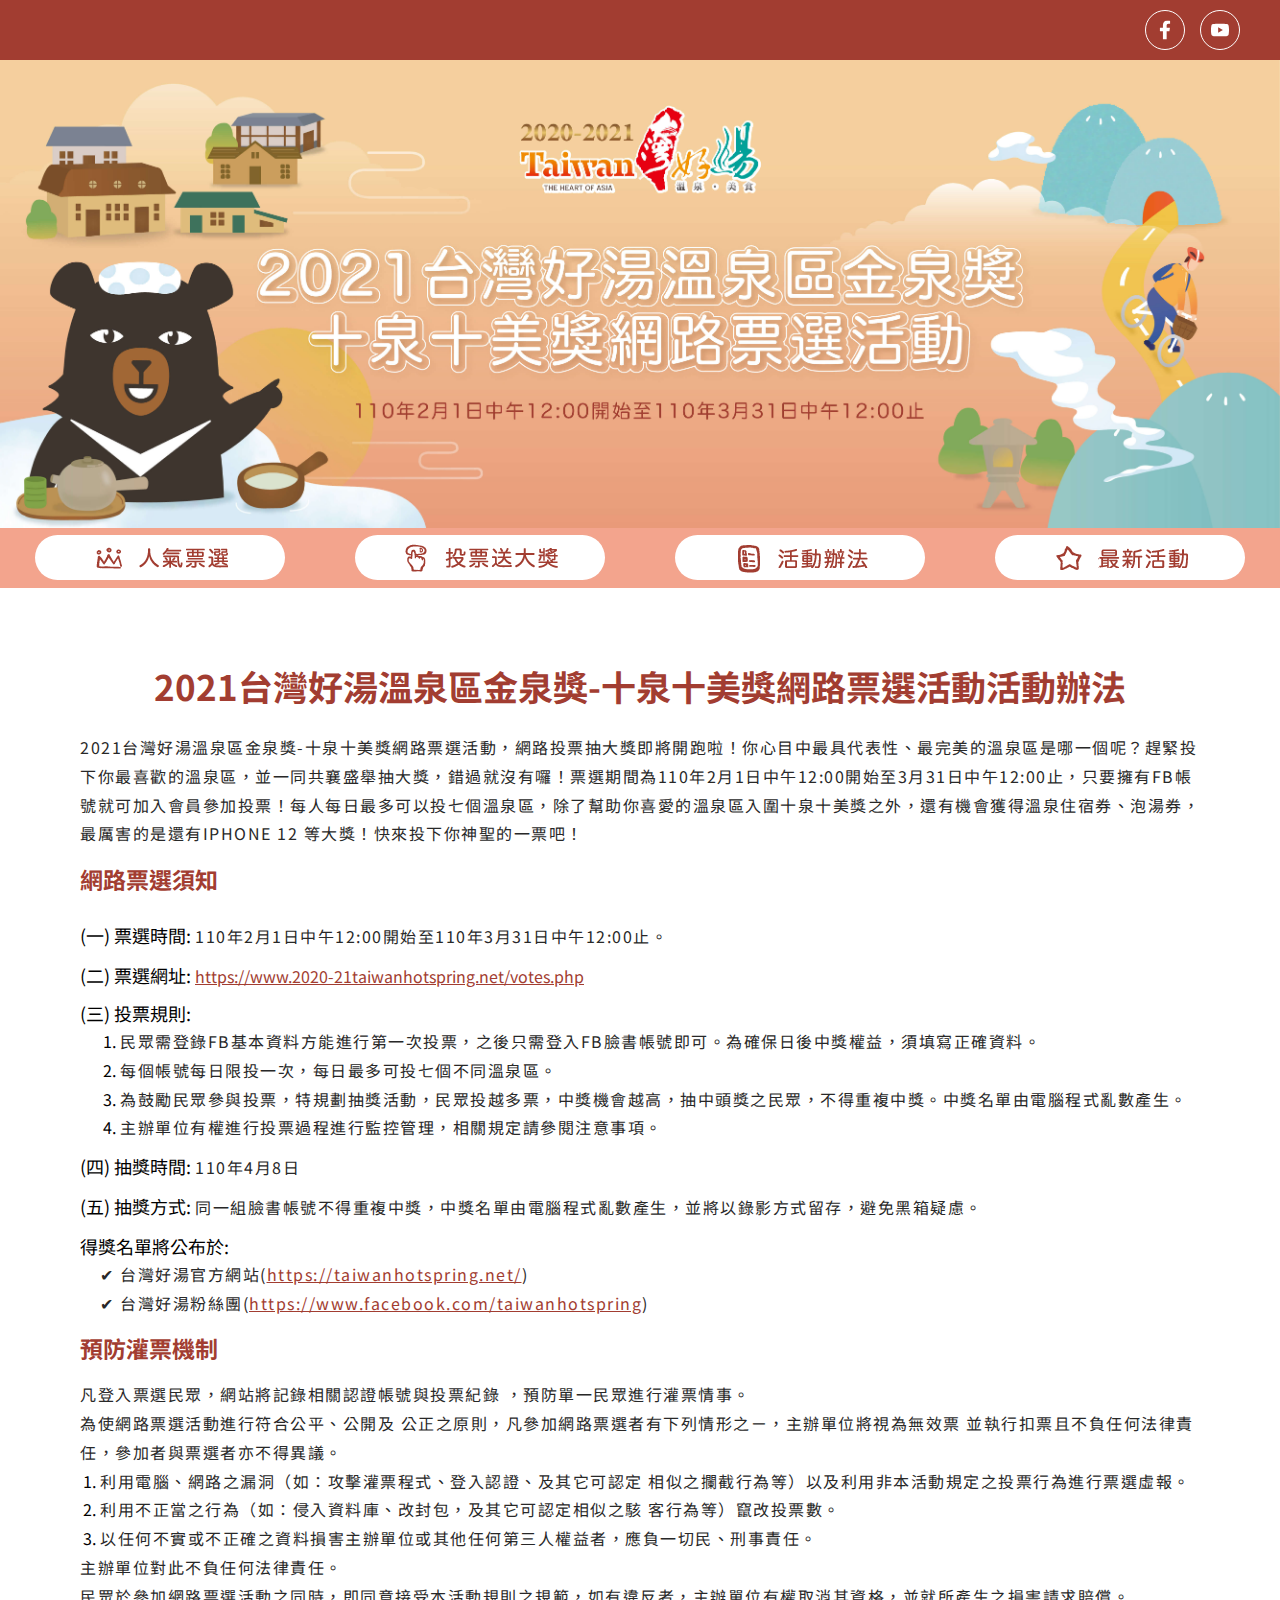
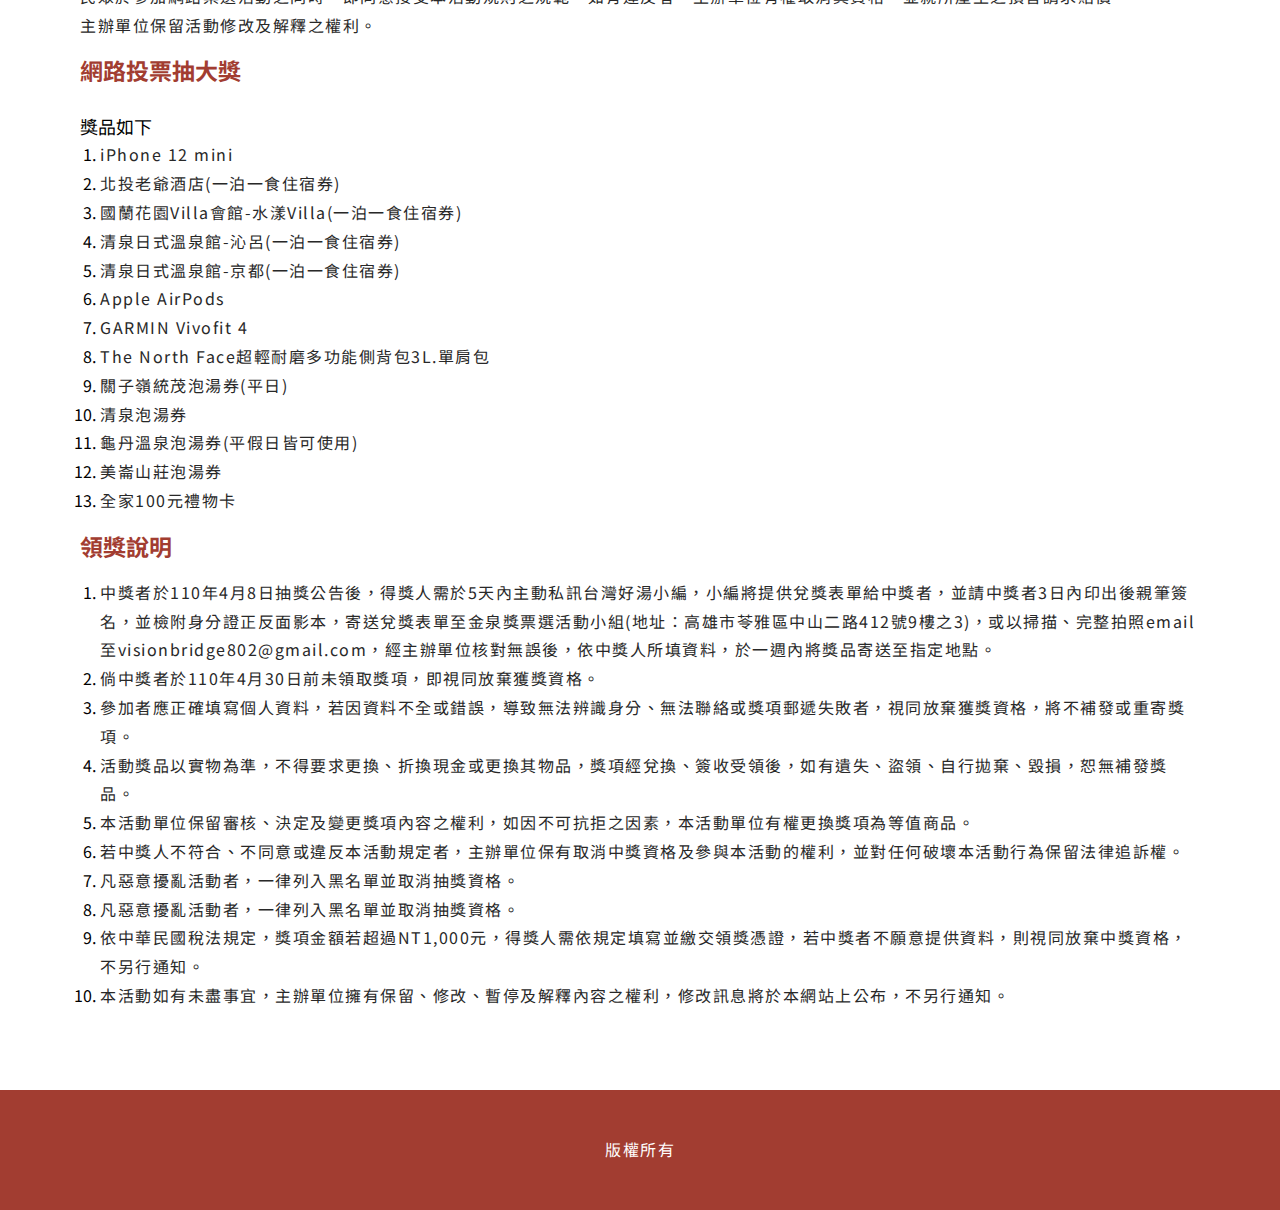
==== activity.html @ cda74f2a "[Doing]-抽獎頁面" ====
<!DOCTYPE html>
<html lang="zh-Hant">
<head>
    <meta charset="UTF-8">
    <meta name="viewport" content="width=device-width, initial-scale=1.0">
    <title>2020-21台灣好湯票選活動</title>
</head>
<link href="https://fonts.googleapis.com/css2?family=Noto+Sans+TC:wght@300;500;700;900&display=swap" rel="stylesheet">
<link rel="stylesheet" href="style/OverlayScrollbars.min.css">
<link rel="stylesheet" href="style/style.css">
<link rel="stylesheet" href="style/content.css">
<script src="js/jquery-3.5.1.min.js"></script>
<script src="js/jquery.overlayScrollbars.min.js"></script>
<script src="js/main.js"></script>
<body>
    <header class="main-header">
        <a href="https://www.facebook.com/taiwanhotspring" class="main-header-link">
            <svg aria-hidden="true" focusable="false" data-prefix="fab" data-icon="facebook-f" class="svg-inline--fa fa-facebook-f fa-w-10" role="img" xmlns="http://www.w3.org/2000/svg" viewBox="0 0 320 512"><path fill="currentColor" d="M279.14 288l14.22-92.66h-88.91v-60.13c0-25.35 12.42-50.06 52.24-50.06h40.42V6.26S260.43 0 225.36 0c-73.22 0-121.08 44.38-121.08 124.72v70.62H22.89V288h81.39v224h100.17V288z"></path></svg>
        </a>
        <a href="https://www.youtube.com/channel/UCVC38UpEVLgYxMAyqg_rhHw" class="main-header-link">
            <svg aria-hidden="true" focusable="false" data-prefix="fab" data-icon="youtube" class="svg-inline--fa fa-youtube fa-w-18" role="img" xmlns="http://www.w3.org/2000/svg" viewBox="0 0 576 512"><path fill="currentColor" d="M549.655 124.083c-6.281-23.65-24.787-42.276-48.284-48.597C458.781 64 288 64 288 64S117.22 64 74.629 75.486c-23.497 6.322-42.003 24.947-48.284 48.597-11.412 42.867-11.412 132.305-11.412 132.305s0 89.438 11.412 132.305c6.281 23.65 24.787 41.5 48.284 47.821C117.22 448 288 448 288 448s170.78 0 213.371-11.486c23.497-6.321 42.003-24.171 48.284-47.821 11.412-42.867 11.412-132.305 11.412-132.305s0-89.438-11.412-132.305zm-317.51 213.508V175.185l142.739 81.205-142.739 81.201z"></path></svg>
        </a>
    </header>
    <section class="main-banner">
        <img class="main-banner-img" src="./image/banner.jpg" alt="台灣好湯溫泉區金泉獎banner">
    </section>
    <nav class="main-nav">
        <ul class="main-nav__list">
            <li class="main-nav__item">
                <a href="index.html" class="main-nav__link">
                    <i class="main-nav__icon main-nav__icon_vote"></i>
                    <i class="main-nav__icon-title main-nav__icon-title_vote"></i>
                </a>
            </li>
            <li class="main-nav__item">
                <a href="prize.html" class="main-nav__link">
                    <i class="main-nav__icon main-nav__icon_prize"></i>
                    <i class="main-nav__icon-title main-nav__icon-title_prize"></i>
                </a>            
            </li>
            <li class="main-nav__item">
                <a href="activity.html" class="main-nav__link">
                    <i class="main-nav__icon main-nav__icon_activity"></i>
                    <i class="main-nav__icon-title main-nav__icon-title_activity"></i>
                </a>            
            </li>
            <li class="main-nav__item">
                <a href="https://taiwanhotspring.net/" class="main-nav__link">
                    <i class="main-nav__icon main-nav__icon_news"></i>
                    <i class="main-nav__icon-title main-nav__icon-title_news"></i>
                </a>            
            </li>
        </ul>
    </nav>
    <main>
        <article class="content-main">
            <h2 class="content-title">2021台灣好湯溫泉區金泉獎-十泉十美獎網路票選活動活動辦法</h2>
            <section class="content-box">
                <p class="content-text">2021台灣好湯溫泉區金泉獎-十泉十美獎網路票選活動，網路投票抽大獎即將開跑啦！你心目中最具代表性、最完美的溫泉區是哪一個呢？趕緊投下你最喜歡的溫泉區，並一同共襄盛舉抽大獎，錯過就沒有囉！票選期間為110年2月1日中午12:00開始至3月31日中午12:00止，只要擁有FB帳號就可加入會員參加投票！每人每日最多可以投七個溫泉區，除了幫助你喜愛的溫泉區入圍十泉十美獎之外，還有機會獲得溫泉住宿券、泡湯券，最厲害的是還有IPHONE 12 等大獎！快來投下你神聖的一票吧！</p>
                <h3 class="content-small-title">網路票選須知</h3>
                <h4 class="content-tag text-inline">(一) 票選時間:</h4>
                <p class="text-inline">110年2月1日中午12:00開始至110年3月31日中午12:00止。</p>
                <br>
                <h4 class="content-tag text-inline">(二) 票選網址:</h4>
                <a class="text-inline content-link" href="#">https://www.2020-21taiwanhotspring.net/votes.php</a>
                <h4 class="content-tag">(三) 投票規則:</h4>
                <ul class="content-list content-list_reduce">
                    <li>
                        <p>民眾需登錄FB基本資料方能進行第一次投票，之後只需登入FB臉書帳號即可。為確保日後中獎權益，須填寫正確資料。</p>
                    </li>
                    <li>
                        <p>每個帳號每日限投一次，每日最多可投七個不同溫泉區。</p>
                    </li>
                    <li>
                        <p>為鼓勵民眾參與投票，特規劃抽獎活動，民眾投越多票，中獎機會越高，抽中頭獎之民眾，不得重複中獎。中獎名單由電腦程式亂數產生。</p>
                    </li>   
                    <li>
                        <p>主辦單位有權進行投票過程進行監控管理，相關規定請參閱注意事項。</p>
                    </li>              
                </ul>
                <h4 class="content-tag text-inline">(四) 抽獎時間:</h4>
                <p class="text-inline">110年4月8日</p>
                <br>
                <h4 class="content-tag text-inline">(五) 抽獎方式:</h4>
                <p class="text-inline">同一組臉書帳號不得重複中獎，中獎名單由電腦程式亂數產生，並將以錄影方式留存，避免黑箱疑慮。</p>   
                <h4 class="content-tag">得獎名單將公布於:</h4>
                <p>
                    ✔ 台灣好湯官方網站(<a class="content-link" href="#">https://taiwanhotspring.net/</a>)
                    <br>
                    ✔ 台灣好湯粉絲團(<a class="content-link" href="#">https://www.facebook.com/taiwanhotspring</a>)
                </p>
                <h3 class="content-small-title">預防灌票機制</h3>
                <p class="content-text">
                    凡登入票選民眾，網站將記錄相關認證帳號與投票紀錄 ，預防單一民眾進行灌票情事。
                    <br>
                    為使網路票選活動進行符合公平、公開及 公正之原則，凡參加網路票選者有下列情形之ㄧ，主辦單位將視為無效票 並執行扣票且不負任何法律責任，參加者與票選者亦不得異議。
                    <br>
                </p>
                <ul class="content-list">
                    <li>
                        <p>利用電腦、網路之漏洞（如：攻擊灌票程式、登入認證、及其它可認定 相似之攔截行為等）以及利用非本活動規定之投票行為進行票選虛報。</p>
                    </li>
                    <li>
                        <p>利用不正當之行為（如：侵入資料庫、改封包，及其它可認定相似之駭 客行為等）竄改投票數。</p>
                    </li>
                    <li>
                        <p>以任何不實或不正確之資料損害主辦單位或其他任何第三人權益者，應負一切民、刑事責任。</p>
                    </li>                
                </ul>
                <p class="content-text">
                    主辦單位對此不負任何法律責任。
                    <br>
                    民眾於參加網路票選活動之同時，即同意接受本活動規則之規範，如有違反者，主辦單位有權取消其資格，並就所產生之損害請求賠償。
                    <br>
                    主辦單位保留活動修改及解釋之權利。
                </p>
                <h3 class="content-small-title">網路投票抽大獎</h3>
                <h4 class="content-tag text-inline">獎品如下</h4>
                <ul class="content-list">
                    <li>
                        <p class="content-text">iPhone 12 mini</p>
                    </li> 
                    <li>
                        <p class="content-text">北投老爺酒店(一泊一食住宿券)</p>
                    </li>
                    <li>
                        <p class="content-text">國蘭花園Villa會館-水漾Villa(一泊一食住宿券)</p>
                    </li>
                    <li>
                        <p class="content-text">清泉日式溫泉館-沁呂(一泊一食住宿券)</p>
                    </li>
                    <li>
                        <p class="content-text">清泉日式溫泉館-京都(一泊一食住宿券)</p>
                    </li>
                    <li>
                        <p class="content-text">Apple AirPods</p>
                    </li>
                    <li>
                        <p class="content-text">GARMIN Vivofit 4</p>
                    </li>
                    <li>
                        <p class="content-text">The North Face超輕耐磨多功能側背包3L.單肩包</p>
                    </li>
                    <li>
                        <p class="content-text">關子嶺統茂泡湯券(平日)</p>
                    </li>
                    <li>
                        <p class="content-text">清泉泡湯券</p>
                    </li>               
                    <li>
                        <p class="content-text">龜丹溫泉泡湯券(平假日皆可使用)</p>
                    </li>    
                    <li>
                        <p class="content-text">美崙山莊泡湯券</p>
                    </li>    
                    <li>
                        <p class="content-text">全家100元禮物卡</p>
                    </li>    
                </ul>
                <h3 class="content-small-title">領獎說明</h3>
                <ul class="content-list">
                    <li>
                        <p class="content-text">中獎者於110年4月8日抽獎公告後，得獎人需於5天內主動私訊台灣好湯小編，小編將提供兌獎表單給中獎者，並請中獎者3日內印出後親筆簽名，並檢附身分證正反面影本，寄送兌獎表單至金泉獎票選活動小組(地址：高雄市苓雅區中山二路412號9樓之3)，或以掃描、完整拍照email至visionbridge802@gmail.com，經主辦單位核對無誤後，依中獎人所填資料，於一週內將獎品寄送至指定地點。</p>
                    </li> 
                    <li>
                        <p class="content-text">倘中獎者於110年4月30日前未領取獎項，即視同放棄獲獎資格。</p>
                    </li>
                    <li>
                        <p class="content-text">參加者應正確填寫個人資料，若因資料不全或錯誤，導致無法辨識身分、無法聯絡或獎項郵遞失敗者，視同放棄獲獎資格，將不補發或重寄獎項。</p>
                    </li>
                    <li>
                        <p class="content-text">活動獎品以實物為準，不得要求更換、折換現金或更換其物品，獎項經兌換、簽收受領後，如有遺失、盜領、自行拋棄、毀損，恕無補發獎品。</p>
                    </li>
                    <li>
                        <p class="content-text">本活動單位保留審核、決定及變更獎項內容之權利，如因不可抗拒之因素，本活動單位有權更換獎項為等值商品。</p>
                    </li>
                    <li>
                        <p class="content-text">若中獎人不符合、不同意或違反本活動規定者，主辦單位保有取消中獎資格及參與本活動的權利，並對任何破壞本活動行為保留法律追訴權。</p>
                    </li>
                    <li>
                        <p class="content-text">凡惡意擾亂活動者，一律列入黑名單並取消抽獎資格。</p>
                    </li>
                    <li>
                        <p class="content-text">凡惡意擾亂活動者，一律列入黑名單並取消抽獎資格。</p>
                    </li>
                    <li>
                        <p class="content-text">依中華民國稅法規定，獎項金額若超過NT1,000元，得獎人需依規定填寫並繳交領獎憑證，若中獎者不願意提供資料，則視同放棄中獎資格，不另行通知。</p>
                    </li>
                    <li>
                        <p class="content-text">本活動如有未盡事宜，主辦單位擁有保留、修改、暫停及解釋內容之權利，修改訊息將於本網站上公布，不另行通知。</p>
                    </li>               
                </ul>
            </section>
        </article>
    </main>
    <footer class="main-footer">
        <p class="main-footer__text">版權所有</p>
    </footer>
    <div class="scroll-top">
        <svg>
            <polyline points="12,30 25,20 38,30"/>
            <path d="M12,12 L38,12 M25,20 L25,40" />
        </svg>
    </div></body>
</html>
---- style/OverlayScrollbars.min.css ----
/*!
 * OverlayScrollbars
 * https://github.com/KingSora/OverlayScrollbars
 *
 * Version: 1.13.0
 *
 * Copyright KingSora | Rene Haas.
 * https://github.com/KingSora
 *
 * Released under the MIT license.
 * Date: 02.08.2020
 */
html.os-html,html.os-html>.os-host{display:block;overflow:hidden;box-sizing:border-box;height:100%!important;width:100%!important;min-width:100%!important;min-height:100%!important;margin:0!important;position:absolute!important}html.os-html>.os-host>.os-padding{position:absolute}body.os-dragging,body.os-dragging *{cursor:default}.os-host,.os-host-textarea{position:relative;overflow:visible!important;-webkit-box-orient:vertical;-webkit-box-direction:normal;-ms-flex-direction:column;flex-direction:column;-ms-flex-wrap:nowrap;flex-wrap:nowrap;-webkit-box-pack:start;-ms-flex-pack:start;justify-content:flex-start;-ms-flex-line-pack:start;align-content:flex-start;-webkit-box-align:start;-ms-flex-align:start;-ms-grid-row-align:flex-start;align-items:flex-start}.os-host-flexbox{overflow:hidden!important;display:-webkit-box;display:-ms-flexbox;display:flex}.os-host-flexbox>.os-size-auto-observer{height:inherit!important}.os-host-flexbox>.os-content-glue{-webkit-box-flex:1;-ms-flex-positive:1;flex-grow:1;-ms-flex-negative:0;flex-shrink:0}.os-host-flexbox>.os-size-auto-observer,.os-host-flexbox>.os-content-glue{min-height:0;min-width:0;-webkit-box-flex:0;-ms-flex-positive:0;flex-grow:0;-ms-flex-negative:1;flex-shrink:1;-ms-flex-preferred-size:auto;flex-basis:auto}#os-dummy-scrollbar-size{position:fixed;opacity:0;-ms-filter:'progid:DXImageTransform.Microsoft.Alpha(Opacity=0)';visibility:hidden;overflow:scroll;height:500px;width:500px}#os-dummy-scrollbar-size>div{width:200%;height:200%;margin:10px 0}#os-dummy-scrollbar-size:before,#os-dummy-scrollbar-size:after,.os-content:before,.os-content:after{content:'';display:table;width:.01px;height:.01px;line-height:0;font-size:0;flex-grow:0;flex-shrink:0;visibility:hidden}#os-dummy-scrollbar-size,.os-viewport{-ms-overflow-style:scrollbar!important}.os-viewport-native-scrollbars-invisible#os-dummy-scrollbar-size,.os-viewport-native-scrollbars-invisible.os-viewport{scrollbar-width:none!important}.os-viewport-native-scrollbars-invisible#os-dummy-scrollbar-size::-webkit-scrollbar,.os-viewport-native-scrollbars-invisible.os-viewport::-webkit-scrollbar,.os-viewport-native-scrollbars-invisible#os-dummy-scrollbar-size::-webkit-scrollbar-corner,.os-viewport-native-scrollbars-invisible.os-viewport::-webkit-scrollbar-corner{display:none!important;width:0!important;height:0!important;visibility:hidden!important;background:0 0!important}.os-content-glue{box-sizing:inherit;max-height:100%;max-width:100%;width:100%;pointer-events:none}.os-padding{box-sizing:inherit;direction:inherit;position:absolute;overflow:visible;padding:0;margin:0;left:0;top:0;bottom:0;right:0;width:auto!important;height:auto!important;z-index:0}.os-host-overflow>.os-padding{overflow:hidden}.os-viewport{direction:inherit!important;box-sizing:inherit!important;resize:none!important;outline:0!important;position:absolute;overflow:hidden;top:0;left:0;bottom:0;right:0;padding:0;margin:0;-webkit-overflow-scrolling:touch}.os-content-arrange{position:absolute;z-index:-1;min-height:1px;min-width:1px;pointer-events:none}.os-content{direction:inherit;box-sizing:border-box!important;position:relative;display:block;height:100%;width:100%;height:100%;width:100%;visibility:visible}.os-content>.os-textarea{box-sizing:border-box!important;direction:inherit!important;background:0 0!important;outline:0 transparent!important;overflow:hidden!important;position:absolute!important;display:block!important;top:0!important;left:0!important;margin:0!important;border-radius:0!important;float:none!important;-webkit-filter:none!important;filter:none!important;border:0!important;resize:none!important;-webkit-transform:none!important;transform:none!important;max-width:none!important;max-height:none!important;box-shadow:none!important;-webkit-perspective:none!important;perspective:none!important;opacity:1!important;z-index:1!important;clip:auto!important;vertical-align:baseline!important;padding:0}.os-host-rtl>.os-padding>.os-viewport>.os-content>.os-textarea{right:0!important}.os-content>.os-textarea-cover{z-index:-1;pointer-events:none}.os-content>.os-textarea[wrap=off]{white-space:pre!important;margin:0!important}.os-text-inherit{font-family:inherit;font-size:inherit;font-weight:inherit;font-style:inherit;font-variant:inherit;text-transform:inherit;text-decoration:inherit;text-indent:inherit;text-align:inherit;text-shadow:inherit;text-overflow:inherit;letter-spacing:inherit;word-spacing:inherit;line-height:inherit;unicode-bidi:inherit;direction:inherit;color:inherit;cursor:text}.os-resize-observer,.os-resize-observer-host{box-sizing:inherit;display:block;visibility:hidden;position:absolute;top:0;left:0;height:100%;width:100%;overflow:hidden;pointer-events:none;z-index:-1}.os-resize-observer-host{padding:inherit;border:inherit;border-color:transparent;border-style:solid;box-sizing:border-box}.os-resize-observer-host.observed{display:flex;flex-direction:column;justify-content:flex-start;align-items:flex-start}.os-resize-observer-host>.os-resize-observer,.os-resize-observer-host.observed>.os-resize-observer{height:200%;width:200%;padding:inherit;border:inherit;margin:0;display:block;box-sizing:content-box}.os-resize-observer-host.observed>.os-resize-observer,.os-resize-observer-host.observed>.os-resize-observer:before{display:flex;position:relative;flex-grow:1;flex-shrink:0;flex-basis:auto;box-sizing:border-box}.os-resize-observer-host.observed>.os-resize-observer:before{content:'';box-sizing:content-box;padding:inherit;border:inherit;margin:0}.os-size-auto-observer{box-sizing:inherit!important;height:100%;width:inherit;max-width:1px;position:relative;float:left;max-height:1px;overflow:hidden;z-index:-1;padding:0;margin:0;pointer-events:none;-webkit-box-flex:inherit;-ms-flex-positive:inherit;flex-grow:inherit;-ms-flex-negative:0;flex-shrink:0;-ms-flex-preferred-size:0;flex-basis:0}.os-size-auto-observer>.os-resize-observer{width:1000%;height:1000%;min-height:1px;min-width:1px}.os-resize-observer-item{position:absolute;top:0;right:0;bottom:0;left:0;overflow:hidden;z-index:-1;opacity:0;direction:ltr!important;-webkit-box-flex:0!important;-ms-flex:none!important;flex:none!important}.os-resize-observer-item-final{position:absolute;left:0;top:0;-webkit-transition:none!important;transition:none!important;-webkit-box-flex:0!important;-ms-flex:none!important;flex:none!important}.os-resize-observer{-webkit-animation-duration:.001s;animation-duration:.001s;-webkit-animation-name:os-resize-observer-dummy-animation;animation-name:os-resize-observer-dummy-animation}object.os-resize-observer{box-sizing:border-box!important}@-webkit-keyframes os-resize-observer-dummy-animation{0%{z-index:0}to{z-index:-1}}@keyframes os-resize-observer-dummy-animation{0%{z-index:0}to{z-index:-1}}.os-host-transition>.os-scrollbar,.os-host-transition>.os-scrollbar-corner{-webkit-transition:opacity .3s,visibility .3s,top .3s,right .3s,bottom .3s,left .3s;transition:opacity .3s,visibility .3s,top .3s,right .3s,bottom .3s,left .3s}html.os-html>.os-host>.os-scrollbar{position:absolute;z-index:999999}.os-scrollbar,.os-scrollbar-corner{position:absolute;opacity:1;-ms-filter:'progid:DXImageTransform.Microsoft.Alpha(Opacity=100)';z-index:1}.os-scrollbar-corner{bottom:0;right:0}.os-scrollbar{pointer-events:none}.os-scrollbar-track{pointer-events:auto;position:relative;height:100%;width:100%;padding:0!important;border:0!important}.os-scrollbar-handle{pointer-events:auto;position:absolute;width:100%;height:100%}.os-scrollbar-handle-off,.os-scrollbar-track-off{pointer-events:none}.os-scrollbar.os-scrollbar-unusable,.os-scrollbar.os-scrollbar-unusable *{pointer-events:none!important}.os-scrollbar.os-scrollbar-unusable .os-scrollbar-handle{opacity:0!important}.os-scrollbar-horizontal{bottom:0;left:0}.os-scrollbar-vertical{top:0;right:0}.os-host-rtl>.os-scrollbar-horizontal{right:0}.os-host-rtl>.os-scrollbar-vertical{right:auto;left:0}.os-host-rtl>.os-scrollbar-corner{right:auto;left:0}.os-scrollbar-auto-hidden,.os-padding+.os-scrollbar-corner,.os-host-resize-disabled.os-host-scrollbar-horizontal-hidden>.os-scrollbar-corner,.os-host-scrollbar-horizontal-hidden>.os-scrollbar-horizontal,.os-host-resize-disabled.os-host-scrollbar-vertical-hidden>.os-scrollbar-corner,.os-host-scrollbar-vertical-hidden>.os-scrollbar-vertical,.os-scrollbar-horizontal.os-scrollbar-auto-hidden+.os-scrollbar-vertical+.os-scrollbar-corner,.os-scrollbar-horizontal+.os-scrollbar-vertical.os-scrollbar-auto-hidden+.os-scrollbar-corner,.os-scrollbar-horizontal.os-scrollbar-auto-hidden+.os-scrollbar-vertical.os-scrollbar-auto-hidden+.os-scrollbar-corner{opacity:0;visibility:hidden;pointer-events:none}.os-scrollbar-corner-resize-both{cursor:nwse-resize}.os-host-rtl>.os-scrollbar-corner-resize-both{cursor:nesw-resize}.os-scrollbar-corner-resize-horizontal{cursor:ew-resize}.os-scrollbar-corner-resize-vertical{cursor:ns-resize}.os-dragging .os-scrollbar-corner.os-scrollbar-corner-resize{cursor:default}.os-host-resize-disabled.os-host-scrollbar-horizontal-hidden>.os-scrollbar-vertical{top:0;bottom:0}.os-host-resize-disabled.os-host-scrollbar-vertical-hidden>.os-scrollbar-horizontal,.os-host-rtl.os-host-resize-disabled.os-host-scrollbar-vertical-hidden>.os-scrollbar-horizontal{right:0;left:0}.os-scrollbar:hover,.os-scrollbar-corner.os-scrollbar-corner-resize{opacity:1!important;visibility:visible!important}.os-scrollbar-corner.os-scrollbar-corner-resize{background-image:url([data-uri]);background-repeat:no-repeat;background-position:100% 100%;pointer-events:auto!important}.os-host-rtl>.os-scrollbar-corner.os-scrollbar-corner-resize{-webkit-transform:scale(-1,1);transform:scale(-1,1)}.os-host-overflow{overflow:hidden!important}.os-theme-none>.os-scrollbar-horizontal,.os-theme-none>.os-scrollbar-vertical,.os-theme-none>.os-scrollbar-corner{display:none!important}.os-theme-none>.os-scrollbar-corner-resize{display:block!important;min-width:10px;min-height:10px}.os-theme-dark>.os-scrollbar-horizontal,.os-theme-light>.os-scrollbar-horizontal{right:10px;height:10px}.os-theme-dark>.os-scrollbar-vertical,.os-theme-light>.os-scrollbar-vertical{bottom:10px;width:10px}.os-theme-dark.os-host-rtl>.os-scrollbar-horizontal,.os-theme-light.os-host-rtl>.os-scrollbar-horizontal{left:10px;right:0}.os-theme-dark>.os-scrollbar-corner,.os-theme-light>.os-scrollbar-corner{height:10px;width:10px}.os-theme-dark>.os-scrollbar-corner,.os-theme-light>.os-scrollbar-corner{background-color:transparent}.os-theme-dark>.os-scrollbar,.os-theme-light>.os-scrollbar{padding:2px;box-sizing:border-box;background:0 0}.os-theme-dark>.os-scrollbar.os-scrollbar-unusable,.os-theme-light>.os-scrollbar.os-scrollbar-unusable{background:0 0}.os-theme-dark>.os-scrollbar>.os-scrollbar-track,.os-theme-light>.os-scrollbar>.os-scrollbar-track{background:0 0}.os-theme-dark>.os-scrollbar-horizontal>.os-scrollbar-track>.os-scrollbar-handle,.os-theme-light>.os-scrollbar-horizontal>.os-scrollbar-track>.os-scrollbar-handle{min-width:30px}.os-theme-dark>.os-scrollbar-vertical>.os-scrollbar-track>.os-scrollbar-handle,.os-theme-light>.os-scrollbar-vertical>.os-scrollbar-track>.os-scrollbar-handle{min-height:30px}.os-theme-dark.os-host-transition>.os-scrollbar>.os-scrollbar-track>.os-scrollbar-handle,.os-theme-light.os-host-transition>.os-scrollbar>.os-scrollbar-track>.os-scrollbar-handle{-webkit-transition:background-color .3s;transition:background-color .3s}.os-theme-dark>.os-scrollbar>.os-scrollbar-track>.os-scrollbar-handle,.os-theme-light>.os-scrollbar>.os-scrollbar-track>.os-scrollbar-handle,.os-theme-dark>.os-scrollbar>.os-scrollbar-track,.os-theme-light>.os-scrollbar>.os-scrollbar-track{border-radius:10px}.os-theme-dark>.os-scrollbar>.os-scrollbar-track>.os-scrollbar-handle{background:rgba(0,0,0,.4)}.os-theme-light>.os-scrollbar>.os-scrollbar-track>.os-scrollbar-handle{background:rgba(255,255,255,.4)}.os-theme-dark>.os-scrollbar:hover>.os-scrollbar-track>.os-scrollbar-handle{background:rgba(0,0,0,.55)}.os-theme-light>.os-scrollbar:hover>.os-scrollbar-track>.os-scrollbar-handle{background:rgba(255,255,255,.55)}.os-theme-dark>.os-scrollbar>.os-scrollbar-track>.os-scrollbar-handle.active{background:rgba(0,0,0,.7)}.os-theme-light>.os-scrollbar>.os-scrollbar-track>.os-scrollbar-handle.active{background:rgba(255,255,255,.7)}.os-theme-dark>.os-scrollbar-horizontal .os-scrollbar-handle:before,.os-theme-dark>.os-scrollbar-vertical .os-scrollbar-handle:before,.os-theme-light>.os-scrollbar-horizontal .os-scrollbar-handle:before,.os-theme-light>.os-scrollbar-vertical .os-scrollbar-handle:before{content:'';position:absolute;left:0;right:0;top:0;bottom:0;display:block}.os-theme-dark.os-host-scrollbar-horizontal-hidden>.os-scrollbar-horizontal .os-scrollbar-handle:before,.os-theme-dark.os-host-scrollbar-vertical-hidden>.os-scrollbar-vertical .os-scrollbar-handle:before,.os-theme-light.os-host-scrollbar-horizontal-hidden>.os-scrollbar-horizontal .os-scrollbar-handle:before,.os-theme-light.os-host-scrollbar-vertical-hidden>.os-scrollbar-vertical .os-scrollbar-handle:before{display:none}.os-theme-dark>.os-scrollbar-horizontal .os-scrollbar-handle:before,.os-theme-light>.os-scrollbar-horizontal .os-scrollbar-handle:before{top:-6px;bottom:-2px}.os-theme-dark>.os-scrollbar-vertical .os-scrollbar-handle:before,.os-theme-light>.os-scrollbar-vertical .os-scrollbar-handle:before{left:-6px;right:-2px}.os-host-rtl.os-theme-dark>.os-scrollbar-vertical .os-scrollbar-handle:before,.os-host-rtl.os-theme-light>.os-scrollbar-vertical .os-scrollbar-handle:before{right:-6px;left:-2px}
---- style/style.css ----
html, body, div, span, iframe,h1, h2, h3,
h4, h5, h6, p, a, i, ul, li,article, aside,
footer, header, nav, section {
	margin: 0;
	padding: 0;
	border: 0;
	font-size: 100%;
	font: inherit;
	vertical-align: baseline;
}
article, aside, details, footer, header,
menu, nav, section {
	display: block;
}
body {
    line-height: 1;
    position: relative;
}
ol, ul {
	list-style: none;
}
table {
	border-collapse: collapse;
	border-spacing: 0;
}
p, h1, h2, h3, h4, a, li {
    font-family: 'Noto Sans TC', sans-serif;
}

.main-header {
    width: 100%;
    background-color: #A23D31;
    height: 60px;
    padding-right: 40px;
    box-sizing: border-box;
    display: flex;
    align-items: center;
    justify-content: flex-end;
}

.main-header-link {
    display: block;
    width: 38px;
    height: 38px;
    border-radius: 50%;
    border: 1px solid #ffffff;
    position: relative;
    transition: all .3s;
}

.main-header-link:nth-child(1):hover {
    background-color: #3b5998;
    border-color: #3b5998;
}

.main-header-link:nth-child(2):hover {
    background-color: #ff0000;
    border-color: #ff0000;
}

.main-header-link > svg {
    position: absolute;
    top: 50%;
    left: 50%;
    transform: translate(-50%, -50%);
    width: 50%;
    height: 50%;
}

.main-header-link > svg > path {
    fill: #ffffff;
}


.main-header-link:nth-child(1) {
    margin-right: 15px;
}

.main-banner {
    width: 100%;
}

.main-banner-img {
    width: 100%;
    display: block;
}

.main-nav {
    width: 100%;
    height: 60px;
    background-color: #F3A48D;
    position: sticky;
    top: 0;
    z-index: 99;
}

.main-nav__list {
    width: 100%;
    height: 100%;
    display: flex;
    align-items: center;
    justify-content: space-between;
}

.main-nav__item {
    height: 45px;
    margin: 0 auto;
    min-width: 180px;
    width: 250px;
    padding: 0 10px;
}

.main-nav__item:hover .main-nav__icon {
    background-position-y: -30px;
}

.main-nav__item:hover .main-nav__icon-title {
    background-position-y: -20px;
}

.main-nav__link {
    display: block;
    width: 100%;
    height: 100%;
    display: flex;
    align-items: center;
    justify-content: center;
    color: #4b4b4b;
    text-decoration: none;
    font-size: 20px;
    font-weight: 900;
    background-color: #fff;
    border-radius: 30px;
}

.main-nav__link:hover {
    background-color: #A23D31;
}

.main-nav__icon {
    width: 30px;
    height: 30px;
    display: block;
    background-image: url(../image/icon.png);
    margin-right: 15px;
}

.main-nav__icon-title {
    width: 90px;
    height: 20px;
    display: block;
    background-image: url(../image/icon.png);
}

.main-nav__icon_vote {
    background-position: 0 0;
}

.main-nav__icon_prize {
    background-position: -30px 0;
}

.main-nav__icon_activity {
    background-position: -60px 0;
}

.main-nav__icon_news {
    background-position: -90px 0;
}

.main-nav__icon-title_vote {
    background-position: -120px -1px;
}

.main-nav__icon-title_prize {
    background-position: -211px -1px;
    width: 115px;
}

.main-nav__icon-title_activity {
    background-position: -326px 0;
}

.main-nav__icon-title_news {
    background-position: -415px 0;
}

.main-footer {
    width: 100%;
    height: 120px;
    background-color: #A23D31;
    display: flex;
    justify-content: center;
    align-items: center;
}

.main-footer__text {
    color: #fff;
}

.scroll-top {
    position: fixed;
    right: 50px;
    bottom: 50px;
    width: 50px;
    height: 50px;
    border-radius: 50%;
    background-color: #c8c8c8;
    opacity: .8;
    cursor: pointer;
}

.scroll-top:hover {
    opacity: 1;
}

.scroll-top > svg {
    width: 100%;
    height: 100%;
    stroke: #fff;
    stroke-width: 4px;
    fill: transparent;
    stroke-linejoin:round;
}

.main-nav .os-content {
    display: flex;
    align-items: center;
    height: 100% !important;
}

@media screen and (max-width: 768px) {
    .main-header {
        height: 40px;
        padding-right: 20px;
    }

    .main-header-link {
        width: 25px;
        height: 25px;
    }

    .scroll-top {
        right: 20px;
        bottom: 30px;
    }

    .main-nav {
        height: 50px;
    }

    .main-nav__item {
        transform: scale(0.7);
    }
}
---- style/content.css ----
p {
    color: #282828;
    line-height: 1.8;
    letter-spacing: 1.5px;
}

.content-main {
    padding: 80px;
    box-sizing: border-box;
}

.content-main_prize {
    padding: 80px 0;
    width: 70%;
    margin: 0 auto;
}

.content-main_prize .content-text {
    font-size: 20px;
}

.content-title {
    width: 100%;
    text-align: center;
    font-size: 35px;
    font-weight: 700;
    margin-bottom: 30px;
    color: #A23D31;
}

.content-title_prize {
    color: #ffffff;
    font-weight: 500;
    text-align: left;
}

.content-small-title {
    font-weight: 700;
    font-size: 23px;
    margin: 20px 0;
    color: #A23D31;
}

.content-tag {
    font-size: 18px;
    margin: 15px 0 5px 0;
}

.content-box > p {
    padding-left: 20px;
    box-sizing: border-box;
}

p.content-text {
    padding: 0;
}

.content-prize__box {
    display: flex;
    justify-content: center;
    margin-top: 10px;
}

.content-prize__img:nth-child(2) {
    margin: 0 10px;
}

.content-main .text-inline {
    display: inline-block;
    padding: 0;
}

.content-list {
    margin-left: 20px;
    list-style-type: decimal;
}

.content-list_reduce {
    margin-left: 40px;
}


.content-prize__top-img {
    max-width: 900px;
    width: 80%;
    align-self: flex-start;
}

.content-prize__img {
    max-width: 293px;
    width: 25.8%;
    height: auto;
    align-self: flex-start;
}

.content-link {
    word-wrap: break-word;
    color: #A23D31;
}

.main-prize {
    width: 90%;
    margin: 30px auto 0 auto;
    background-color: #F3A48D;
}

@media screen and (max-width: 992px) {
    .content-main__prize-img {
        padding: 16px;
    }

    .content-main_prize {
        padding: 40px 20px;        
        width: 100%;
        margin: 0;
    }

    .content-main_prize .content-text {
        font-size: 15px;
    }

    .content-main {
        padding: 40px 20px;
    }
    
}
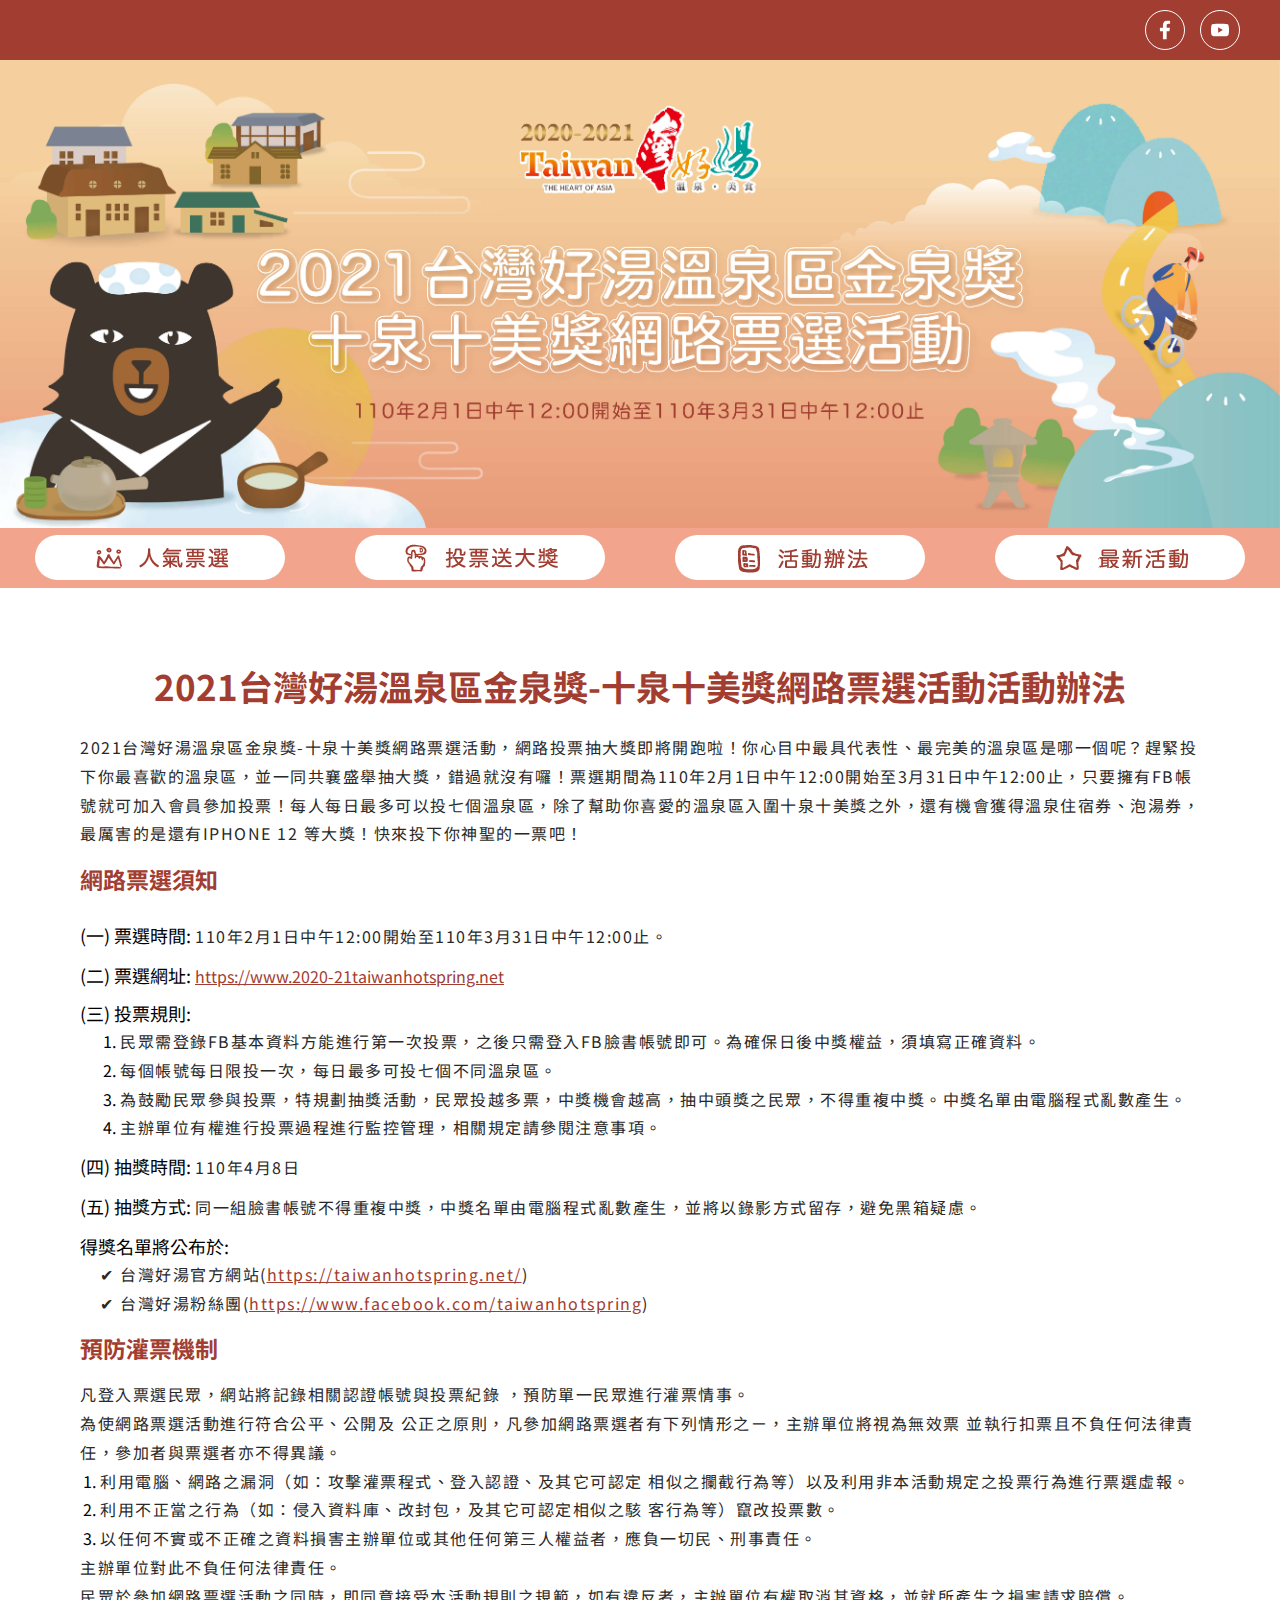
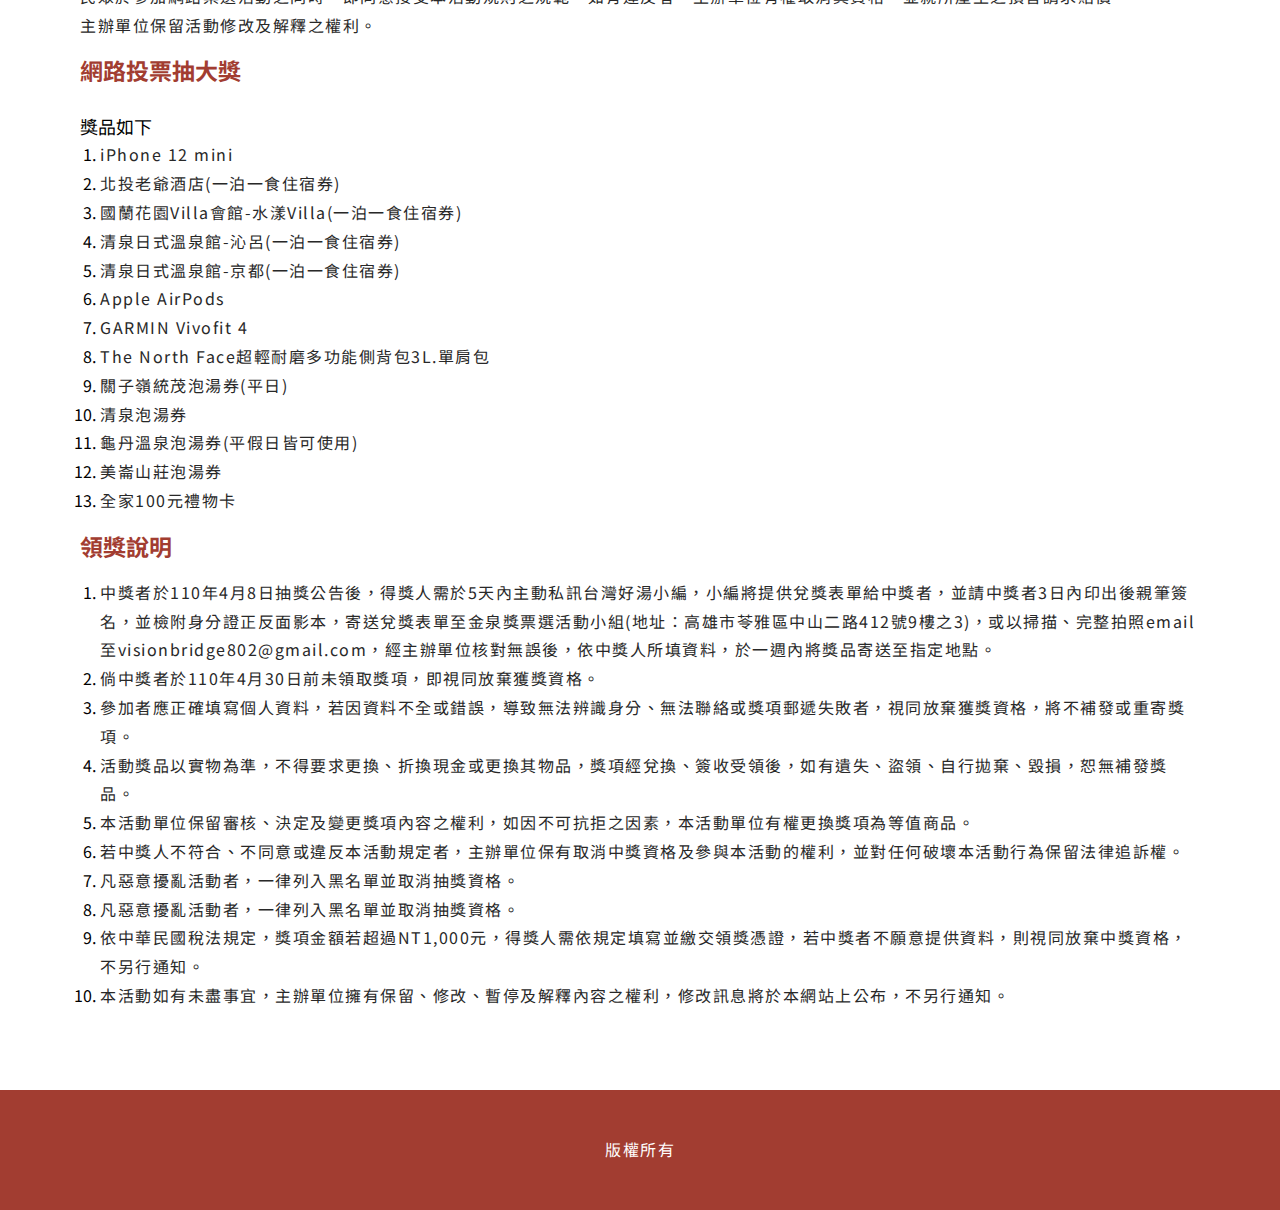
==== commit 1f653d53: "[Edit]-新增href" ====
--- a/activity.html
+++ b/activity.html
@@ -62,7 +62,7 @@
                 <p class="text-inline">110年2月1日中午12:00開始至110年3月31日中午12:00止。</p>
                 <br>
                 <h4 class="content-tag text-inline">(二) 票選網址:</h4>
-                <a class="text-inline content-link" href="#">https://www.2020-21taiwanhotspring.net/votes.php</a>
+                <a class="text-inline content-link" href="https://www.2020-21taiwanhotspring.net">https://www.2020-21taiwanhotspring.net</a>
                 <h4 class="content-tag">(三) 投票規則:</h4>
                 <ul class="content-list content-list_reduce">
                     <li>
@@ -85,9 +85,9 @@
                 <p class="text-inline">同一組臉書帳號不得重複中獎，中獎名單由電腦程式亂數產生，並將以錄影方式留存，避免黑箱疑慮。</p>   
                 <h4 class="content-tag">得獎名單將公布於:</h4>
                 <p>
-                    ✔ 台灣好湯官方網站(<a class="content-link" href="#">https://taiwanhotspring.net/</a>)
-                    <br>
-                    ✔ 台灣好湯粉絲團(<a class="content-link" href="#">https://www.facebook.com/taiwanhotspring</a>)
+                    ✔ 台灣好湯官方網站(<a class="content-link" href="https://taiwanhotspring.net/">https://taiwanhotspring.net/</a>)
+                    <br>
+                    ✔ 台灣好湯粉絲團(<a class="content-link" href="https://www.facebook.com/taiwanhotspring">https://www.facebook.com/taiwanhotspring</a>)
                 </p>
                 <h3 class="content-small-title">預防灌票機制</h3>
                 <p class="content-text">
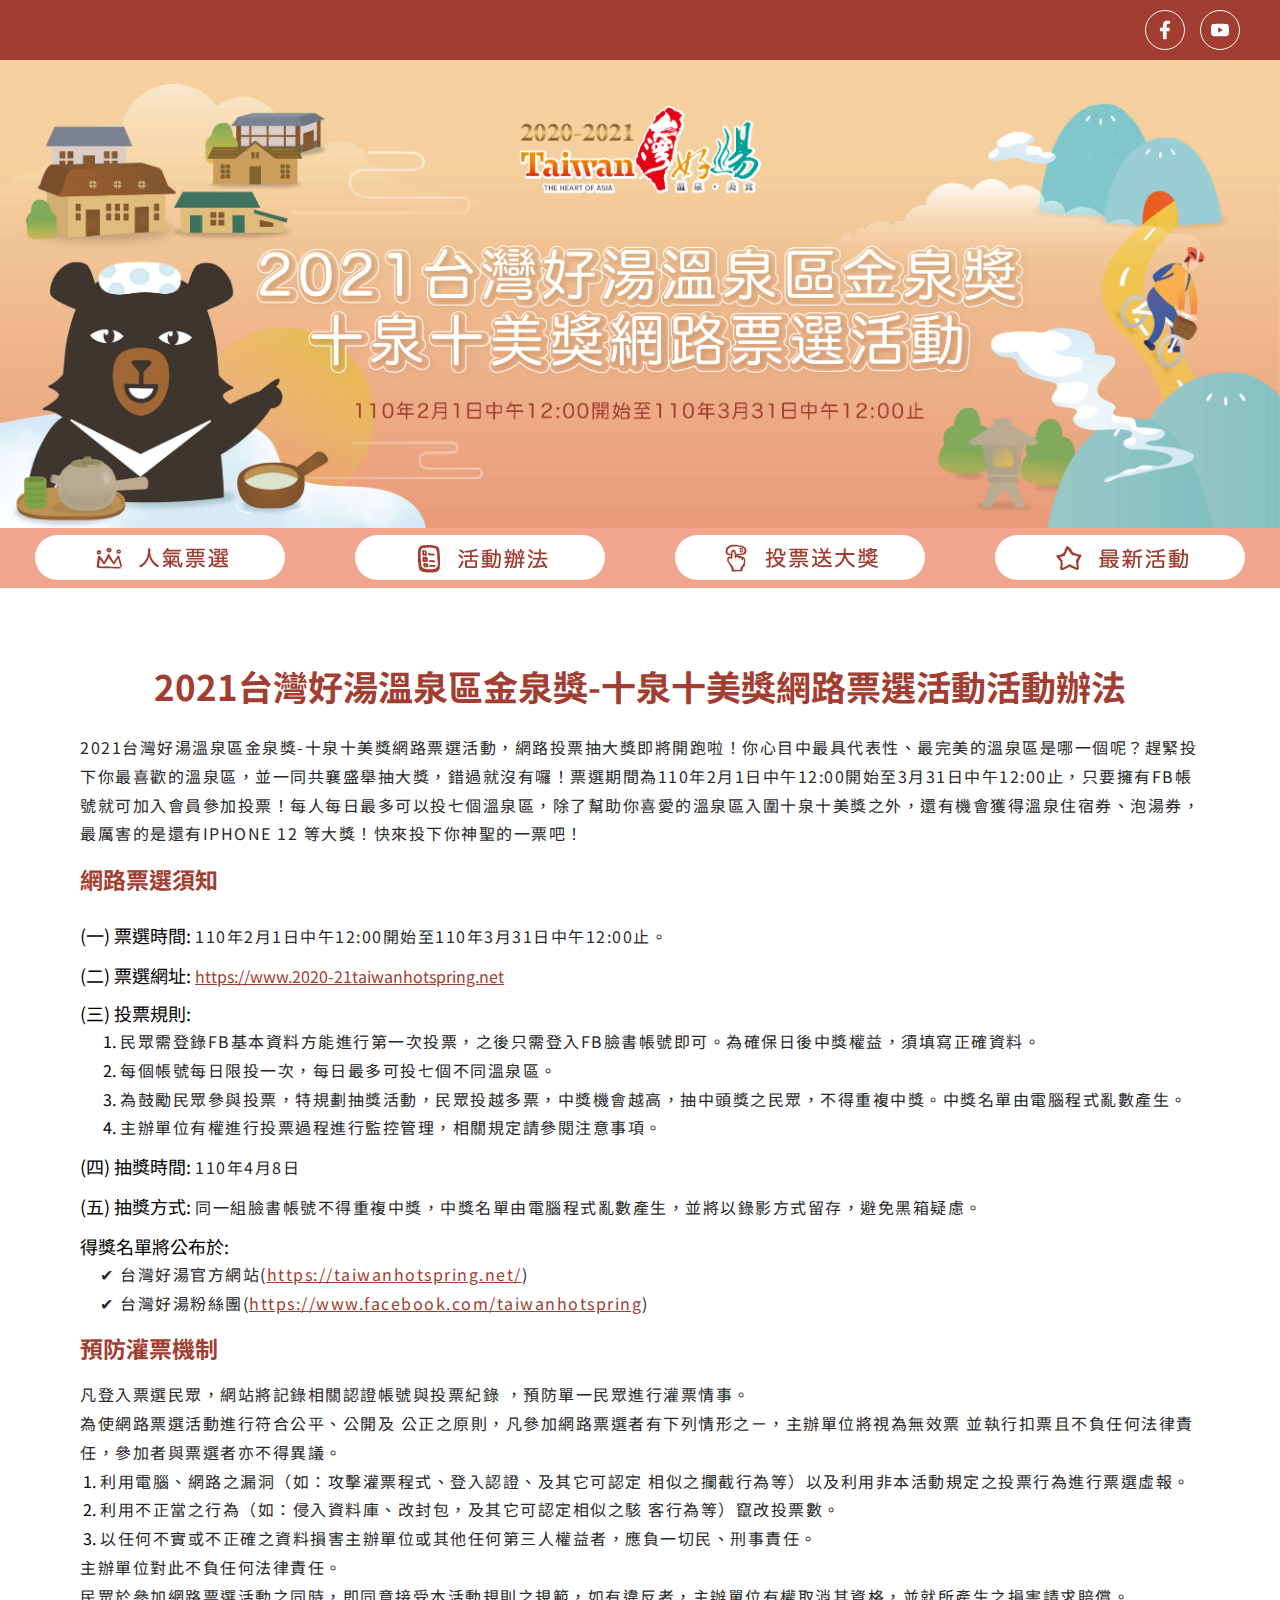
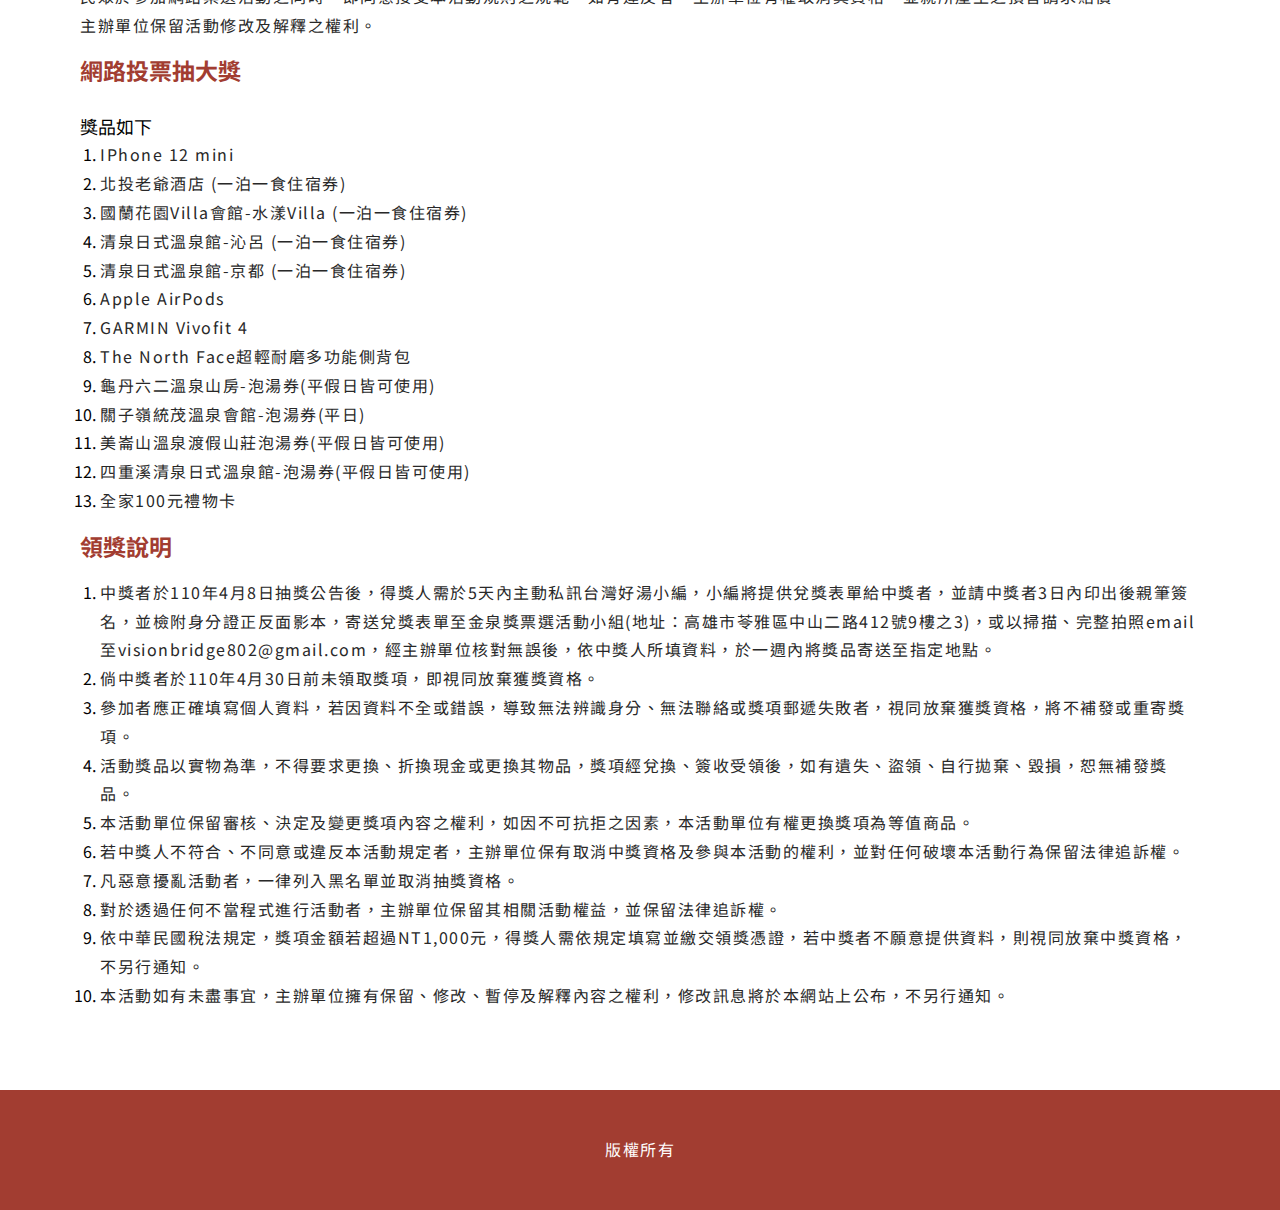
==== commit e775b5e8: "[Edit]-下console測試" ====
--- a/activity.html
+++ b/activity.html
@@ -33,15 +33,15 @@
                 </a>
             </li>
             <li class="main-nav__item">
+                <a href="activity.html" class="main-nav__link">
+                    <i class="main-nav__icon main-nav__icon_activity"></i>
+                    <i class="main-nav__icon-title main-nav__icon-title_activity"></i>
+                </a>            
+            </li>
+            <li class="main-nav__item">
                 <a href="prize.html" class="main-nav__link">
                     <i class="main-nav__icon main-nav__icon_prize"></i>
                     <i class="main-nav__icon-title main-nav__icon-title_prize"></i>
-                </a>            
-            </li>
-            <li class="main-nav__item">
-                <a href="activity.html" class="main-nav__link">
-                    <i class="main-nav__icon main-nav__icon_activity"></i>
-                    <i class="main-nav__icon-title main-nav__icon-title_activity"></i>
                 </a>            
             </li>
             <li class="main-nav__item">
@@ -118,19 +118,19 @@
                 <h4 class="content-tag text-inline">獎品如下</h4>
                 <ul class="content-list">
                     <li>
-                        <p class="content-text">iPhone 12 mini</p>
-                    </li> 
-                    <li>
-                        <p class="content-text">北投老爺酒店(一泊一食住宿券)</p>
-                    </li>
-                    <li>
-                        <p class="content-text">國蘭花園Villa會館-水漾Villa(一泊一食住宿券)</p>
-                    </li>
-                    <li>
-                        <p class="content-text">清泉日式溫泉館-沁呂(一泊一食住宿券)</p>
-                    </li>
-                    <li>
-                        <p class="content-text">清泉日式溫泉館-京都(一泊一食住宿券)</p>
+                        <p class="content-text">IPhone 12 mini</p>
+                    </li>  
+                    <li>
+                        <p class="content-text">北投老爺酒店  (一泊一食住宿券)</p>
+                    </li>
+                    <li>
+                        <p class="content-text">國蘭花園Villa會館-水漾Villa (一泊一食住宿券)</p>
+                    </li>
+                    <li>
+                        <p class="content-text">清泉日式溫泉館-沁呂 (一泊一食住宿券)</p>
+                    </li>
+                    <li>
+                        <p class="content-text">清泉日式溫泉館-京都 (一泊一食住宿券)</p>
                     </li>
                     <li>
                         <p class="content-text">Apple AirPods</p>
@@ -139,23 +139,23 @@
                         <p class="content-text">GARMIN Vivofit 4</p>
                     </li>
                     <li>
-                        <p class="content-text">The North Face超輕耐磨多功能側背包3L.單肩包</p>
-                    </li>
-                    <li>
-                        <p class="content-text">關子嶺統茂泡湯券(平日)</p>
-                    </li>
-                    <li>
-                        <p class="content-text">清泉泡湯券</p>
-                    </li>               
-                    <li>
-                        <p class="content-text">龜丹溫泉泡湯券(平假日皆可使用)</p>
-                    </li>    
-                    <li>
-                        <p class="content-text">美崙山莊泡湯券</p>
-                    </li>    
+                        <p class="content-text">The North Face超輕耐磨多功能側背包</p>
+                    </li>   
+                    <li>
+                        <p class="content-text">龜丹六二溫泉山房-泡湯券(平假日皆可使用)</p>
+                    </li>
+                    <li>
+                        <p class="content-text">關子嶺統茂溫泉會館-泡湯券(平日)</p>
+                    </li>  
+                    <li>
+                        <p class="content-text">美崙山溫泉渡假山莊泡湯券(平假日皆可使用)</p>
+                    </li>
+                    <li>
+                        <p class="content-text">四重溪清泉日式溫泉館-泡湯券(平假日皆可使用)</p>
+                    </li>
                     <li>
                         <p class="content-text">全家100元禮物卡</p>
-                    </li>    
+                    </li>   
                 </ul>
                 <h3 class="content-small-title">領獎說明</h3>
                 <ul class="content-list">
@@ -181,7 +181,7 @@
                         <p class="content-text">凡惡意擾亂活動者，一律列入黑名單並取消抽獎資格。</p>
                     </li>
                     <li>
-                        <p class="content-text">凡惡意擾亂活動者，一律列入黑名單並取消抽獎資格。</p>
+                        <p class="content-text">對於透過任何不當程式進行活動者，主辦單位保留其相關活動權益，並保留法律追訴權。</p>
                     </li>
                     <li>
                         <p class="content-text">依中華民國稅法規定，獎項金額若超過NT1,000元，得獎人需依規定填寫並繳交領獎憑證，若中獎者不願意提供資料，則視同放棄中獎資格，不另行通知。</p>
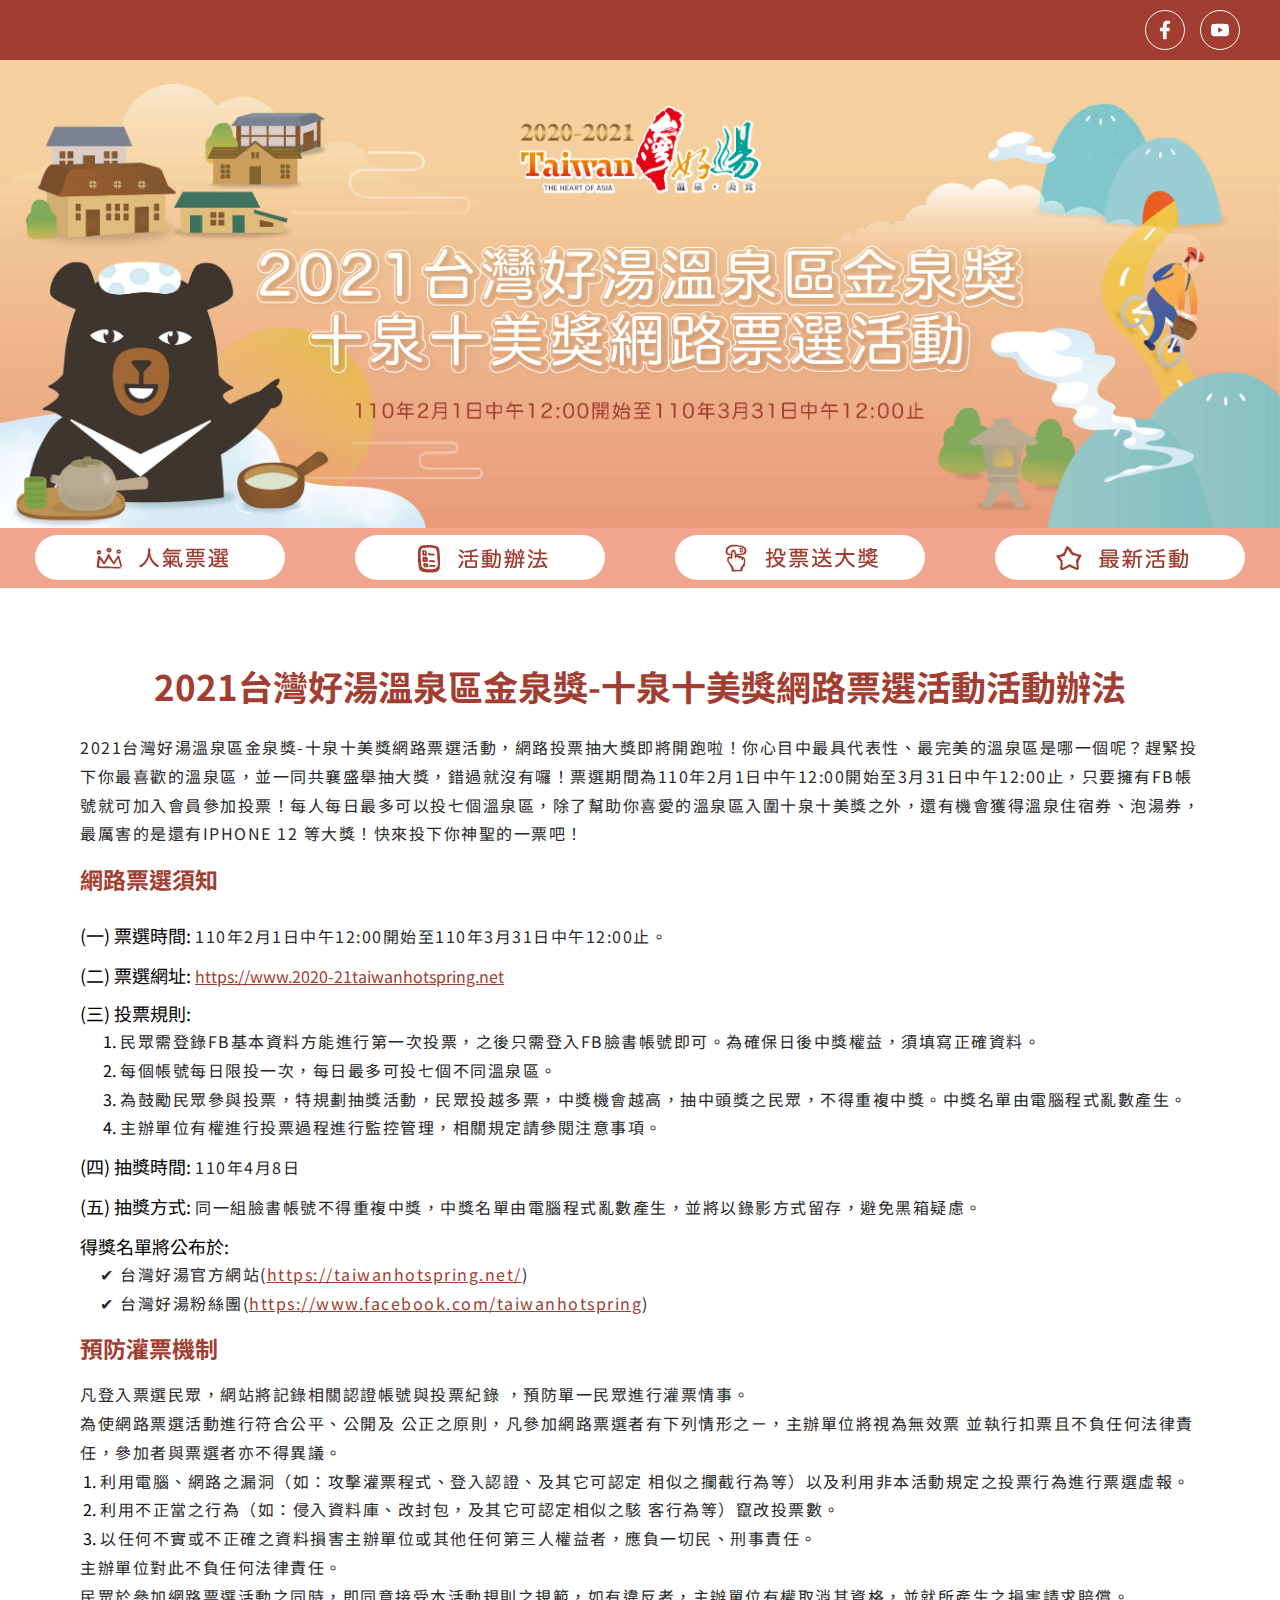
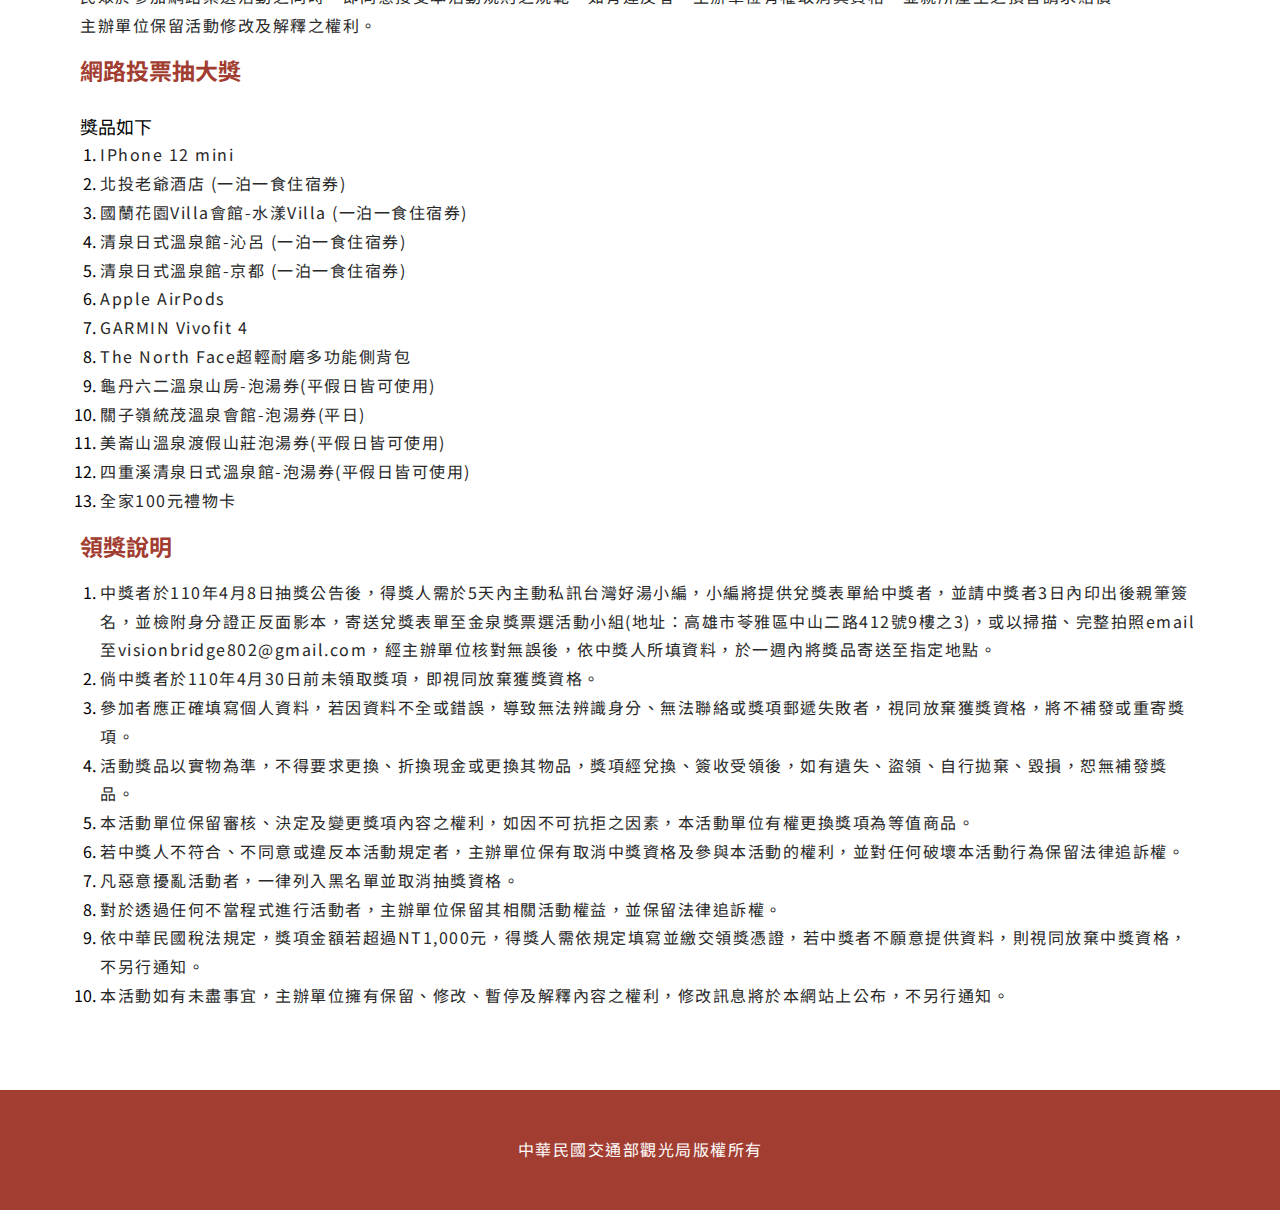
==== commit 285e929a: "[Edit]-調整圖片順序" ====
--- a/activity.html
+++ b/activity.html
@@ -194,7 +194,7 @@
         </article>
     </main>
     <footer class="main-footer">
-        <p class="main-footer__text">版權所有</p>
+        <p class="main-footer__text">中華民國交通部觀光局版權所有</p>
     </footer>
     <div class="scroll-top">
         <svg>
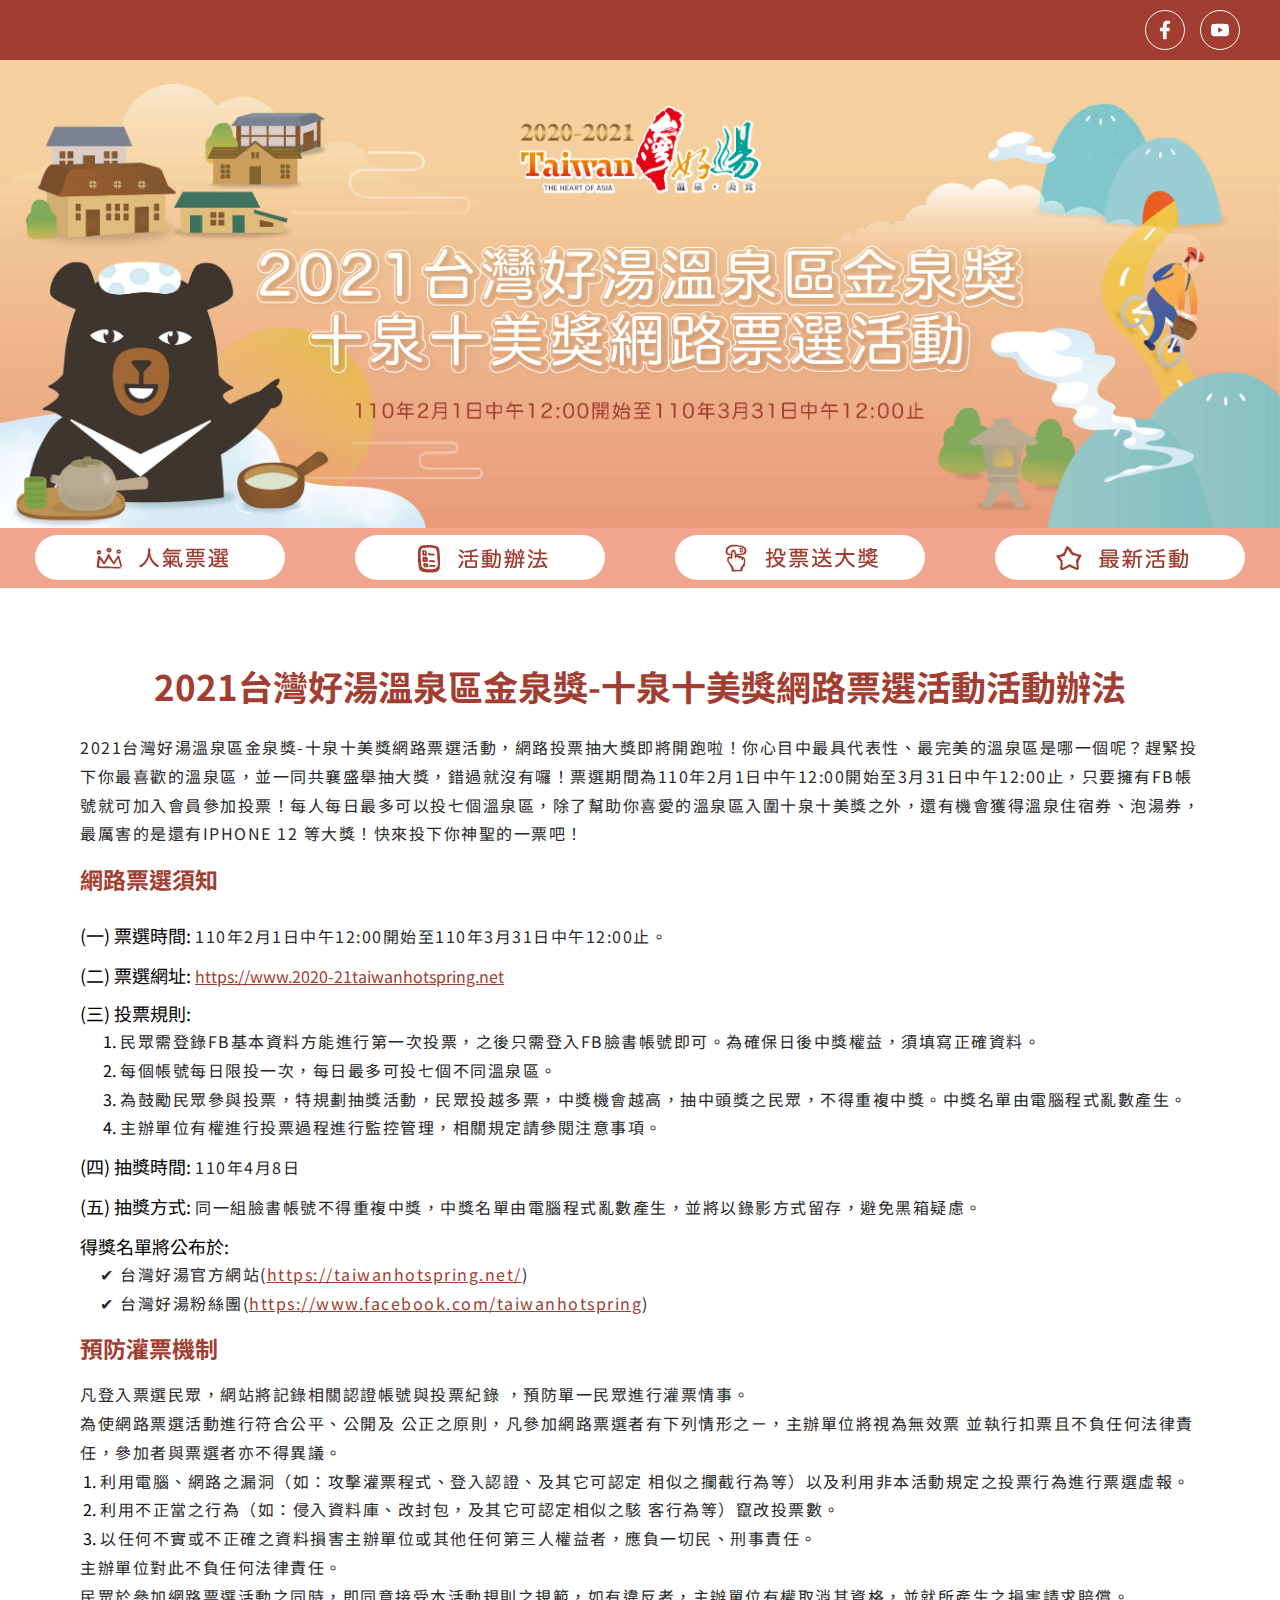
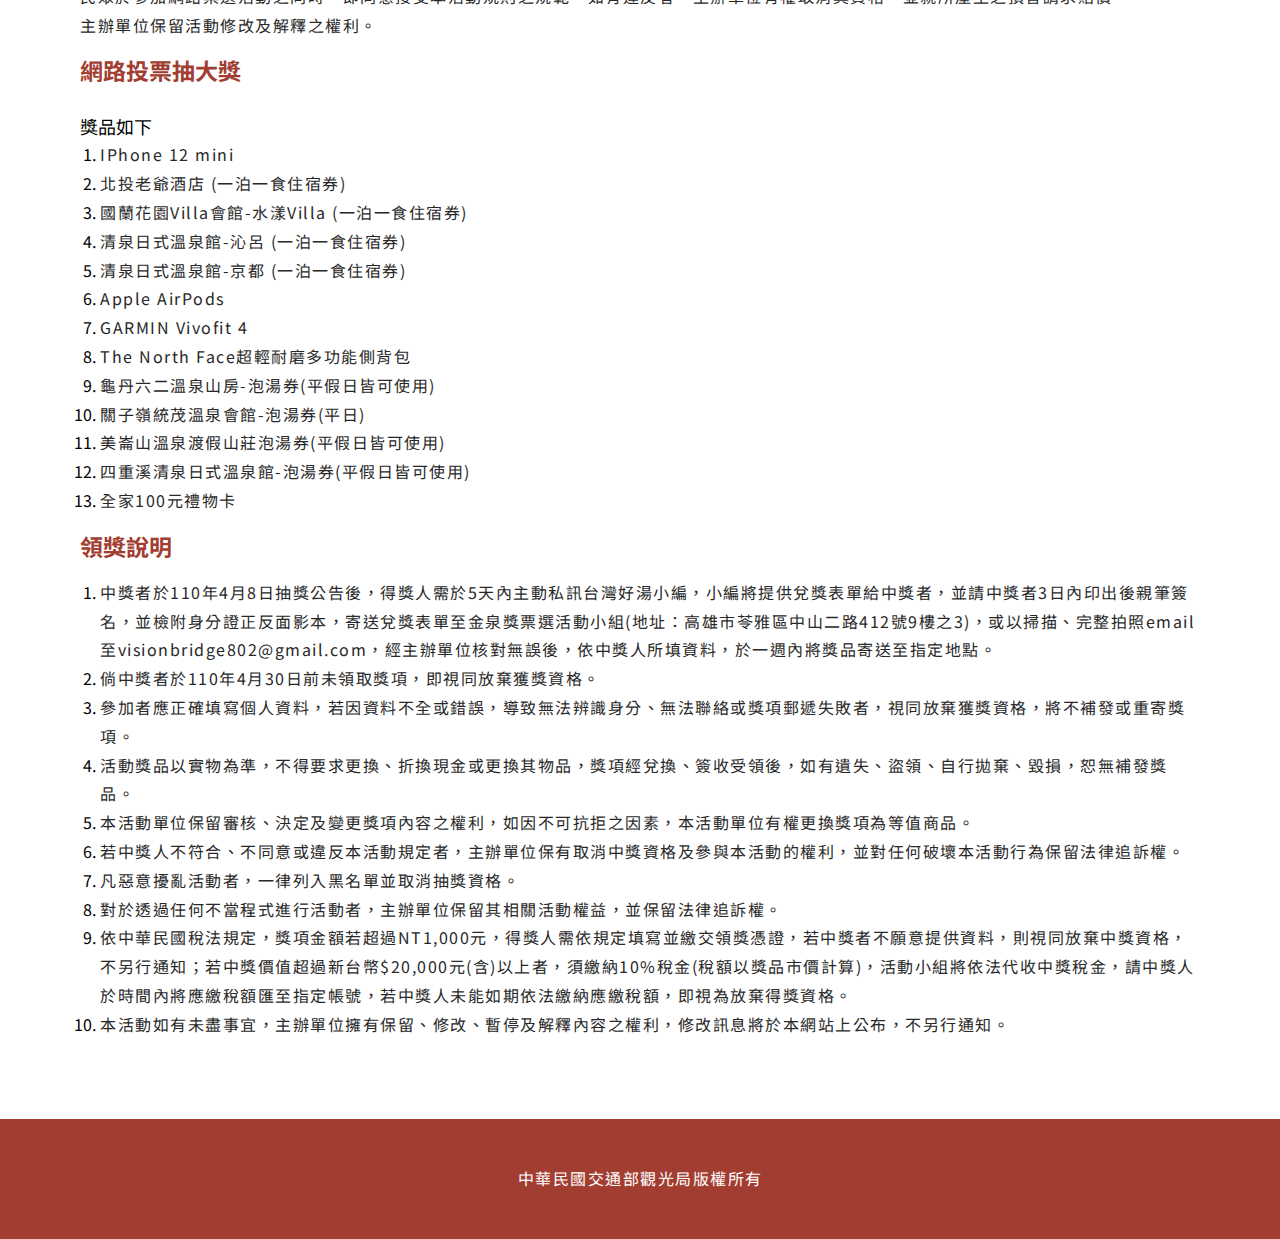
==== commit bb7b0ff0: "[Edit]-調整活動辦法" ====
--- a/activity.html
+++ b/activity.html
@@ -184,7 +184,7 @@
                         <p class="content-text">對於透過任何不當程式進行活動者，主辦單位保留其相關活動權益，並保留法律追訴權。</p>
                     </li>
                     <li>
-                        <p class="content-text">依中華民國稅法規定，獎項金額若超過NT1,000元，得獎人需依規定填寫並繳交領獎憑證，若中獎者不願意提供資料，則視同放棄中獎資格，不另行通知。</p>
+                        <p class="content-text">依中華民國稅法規定，獎項金額若超過NT1,000元，得獎人需依規定填寫並繳交領獎憑證，若中獎者不願意提供資料，則視同放棄中獎資格，不另行通知；若中獎價值超過新台幣$20,000元(含)以上者，須繳納10%稅金(稅額以獎品市價計算)，活動小組將依法代收中獎稅金，請中獎人於時間內將應繳稅額匯至指定帳號，若中獎人未能如期依法繳納應繳稅額，即視為放棄得獎資格。</p>
                     </li>
                     <li>
                         <p class="content-text">本活動如有未盡事宜，主辦單位擁有保留、修改、暫停及解釋內容之權利，修改訊息將於本網站上公布，不另行通知。</p>
